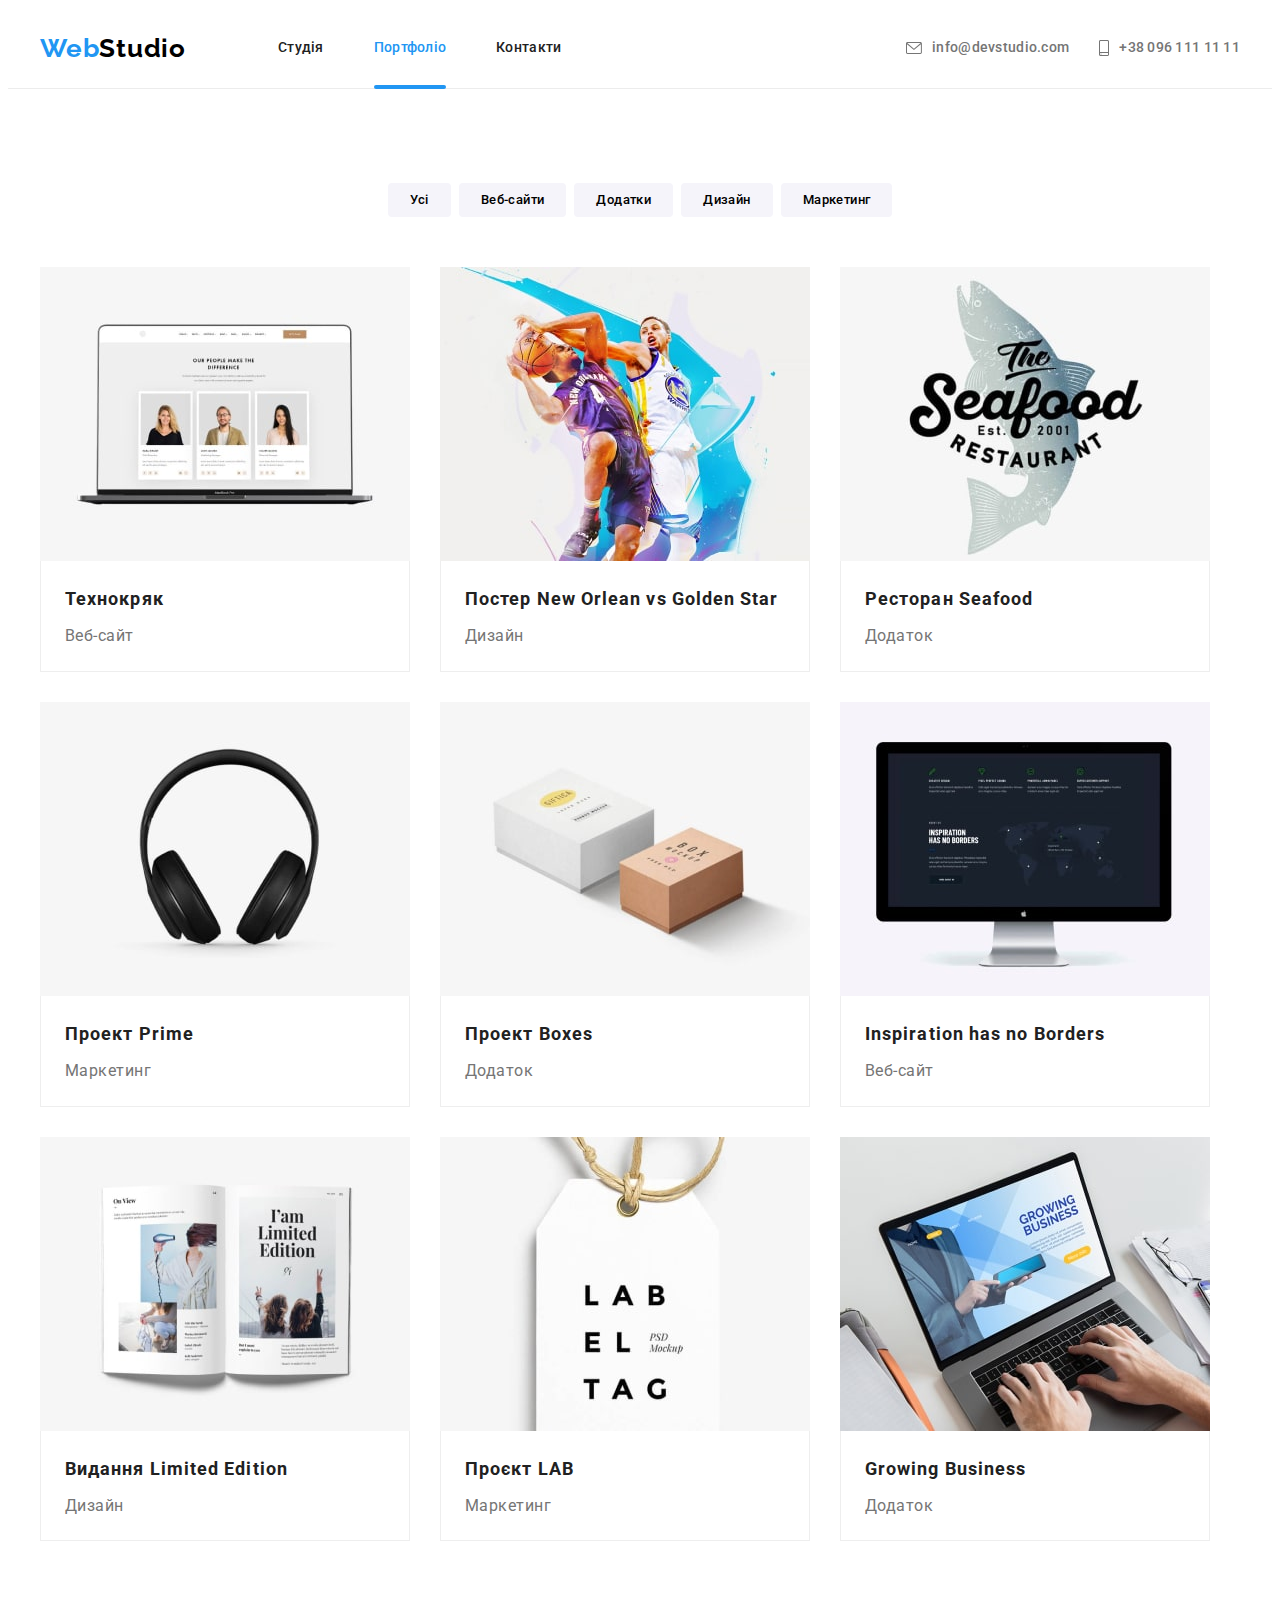
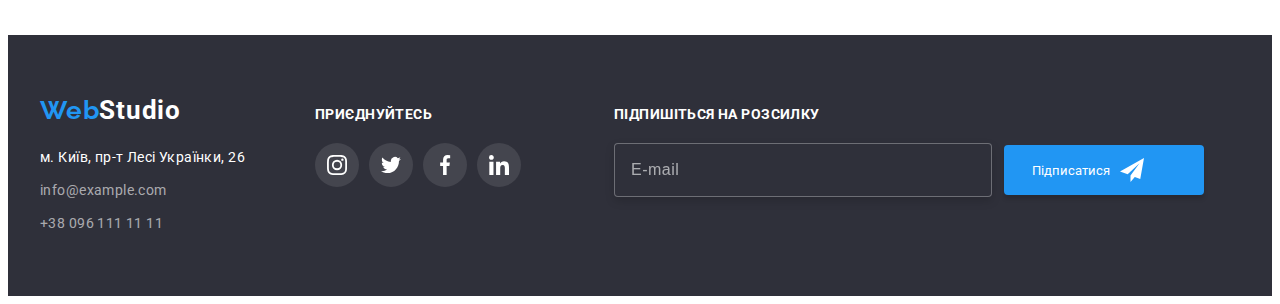
==== portfolio.html @ d6abff5e "scss" ====
<!DOCTYPE html>
<html lang="uk">
  <head>
    <meta charset="UTF-8" />
    <meta http-equiv="X-UA-Compatible" content="IE=edge" />
    <meta name="viewport" content="width=device-width, initial-scale=1.0" />
    <link rel="preconnect" href="https://fonts.googleapis.com" />
    <link rel="preconnect" href="https://fonts.gstatic.com" crossorigin />
    <link
      href="https://fonts.googleapis.com/css2?family=Raleway:wght@700&family=Roboto:wght@400;500;700;900&display=swap"
      rel="stylesheet"
    />
    <link
      rel="stylesheet"
      href="https://cdnjs.cloudflare.com/ajax/libs/modern-normalize/1.1.0/modern-normalize.min.css"
      integrity="sha512-wpPYUAdjBVSE4KJnH1VR1HeZfpl1ub8YT/NKx4PuQ5NmX2tKuGu6U/JRp5y+Y8XG2tV+wKQpNHVUX03MfMFn9Q=="
      crossorigin="anonymous"
      referrerpolicy="no-referrer"
    />
    <link rel="stylesheet" href="./css/styles.css" />
    <link rel="stylesheet" href="./css/main.min.css" />
    <title>Portfolio</title>
  </head>

  <body>
    <header class="header">
      <div class="container header-container">
        <div class="container-nav">
          <a href="./index.html" lang="en" class="logo link">
            <span class="logo-web">Web</span>Studio</a
          >
          <nav class="header-navigation">
            <ul class="header-list list">
              <li class="header-item">
                <a href="./index.html" class="header-link link"
                  >Студія
                </a>
              </li>
              <li class="header-item">
                <a href="./portfolio.html" class="header-link link active"
                  >Портфоліо</a
                >
              </li>
              <li class="header-item">
                <a href="#" class="header-link link">Контакти</a>
              </li>
            </ul>
          </nav>

          <ul class="header-contacts list">
            <li class="contacts-item">
              <a href="mailto:info@devstudio.com" class="header-mail link"
                ><svg class="contacts-icon" width="16" height="12">
                  <use href="./images/icons.svg#icon-envelope"></use>
                </svg>
                info@devstudio.com</a
              >
            </li>
            <li class="contacts-item">
              <a href="tel:+380961111111" class="header-tel link"
                ><svg class="contacts-icon" width="10" height="16">
                  <use href="./images/icons.svg#icon-smartphone"></use>
                </svg>
                +38 096 111 11 11</a
              >
            </li>
          </ul>
        </div>
      </div>
    </header>
    <main>
      <!--Section 1-->
      <section>
        <div class="container">
          <h1 class="visually-hidden">Портфоліо</h1>

          <ul class="main-btn-list list">
            <li>
              <button type="button" class="main-btn-item button link">
                Усі
              </button>
            </li>
            <li>
              <button type="button" class="main-btn-item button link">
                Веб-сайти
              </button>
            </li>
            <li>
              <button type="button" class="main-btn-item button link">
                Додатки
              </button>
            </li>
            <li>
              <button type="button" class="main-btn-item button link">
                Дизайн
              </button>
            </li>
            <li>
              <button type="button" class="main-btn-item button link">
                Маркетинг
              </button>
            </li>
          </ul>

          <ul class="project-list list">
            <li class="project-item">
              <a href="#" class="project-link link">
                <div class="project-wrap">
                  <img
                    src="./images/portfolio/img.jpeg"
                    alt="технокряк"
                    width="370"
                    height="294"
                  />
                  <p class="project-top-text">
                    Ресурс пропонує комплексні пропозиції з різним рівнем
                    функціоналу та сервісів. Все це дозволить відвідувачу
                    отримати вичерпні відомості про компанію чи приватну особу.
                  </p>
                </div>
                <div class="project-content">
                  <h2 class="project-title">Технокряк</h2>
                  <p class="project-text">Веб-сайт</p>
                </div>
              </a>
            </li>
            <li class="project-item">
              <a href="#" class="project-link link">
                <div class="project-wrap">
                  <img
                    src="./images/portfolio/basketball.jpeg"
                    alt="постер матчу"
                    width="370"
                    height="294"
                  />
                  <p class="project-top-text">
                    Ресурс пропонує комплексні пропозиції з різним рівнем
                    функціоналу та сервісів. Все це дозволить відвідувачу
                    отримати вичерпні відомості про компанію чи приватну особу.
                  </p>
                </div>
                <div class="project-content">
                  <h2 class="project-title">
                    Постер <span lang="en"> New Orlean vs Golden Star</span>
                  </h2>
                  <p class="project-text">Дизайн</p>
                </div>
              </a>
            </li>
            <li class="project-item">
              <a href="#" class="project-link link">
                <div class="project-wrap">
                  <img
                    src="./images/portfolio/seafood.jpeg"
                    alt="додаток ресторану"
                    width="370"
                    height="294"
                  />
                  <p class="project-top-text">
                    Ресурс пропонує комплексні пропозиції з різним рівнем
                    функціоналу та сервісів. Все це дозволить відвідувачу
                    отримати вичерпні відомості про компанію чи приватну особу.
                  </p>
                </div>
                <div class="project-content">
                  <h2 class="project-title">Ресторан Seafood</h2>
                  <p class="project-text">Додаток</p>
                </div>
              </a>
            </li>
            <li class="project-item">
              <a href="#" class="project-link link">
                <div class="project-wrap">
                  <img
                    src="./images/portfolio/headphones.jpeg"
                    alt="навушники"
                    width="370"
                    height="294"
                  />
                  <p class="project-top-text">
                    Ресурс пропонує комплексні пропозиції з різним рівнем
                    функціоналу та сервісів. Все це дозволить відвідувачу
                    отримати вичерпні відомості про компанію чи приватну особу.
                  </p>
                </div>
                <div class="project-content">
                  <h2 class="project-title">
                    Проeкт <span lang="en"> Prime</span>
                  </h2>
                  <p class="project-text">Маркетинг</p>
                </div>
              </a>
            </li>
            <li class="project-item">
              <a href="#" class="project-link link">
                <div class="project-wrap">
                  <img
                    src="./images/portfolio/boxes.jpeg"
                    alt="проект бокси"
                    width="370"
                    height="294"
                  />
                  <p class="project-top-text">
                    Ресурс пропонує комплексні пропозиції з різним рівнем
                    функціоналу та сервісів. Все це дозволить відвідувачу
                    отримати вичерпні відомості про компанію чи приватну особу.
                  </p>
                </div>
                <div class="project-content">
                  <h2 class="project-title">
                    Проект <span lang="en">Boxes</span>
                  </h2>
                  <p class="project-text">Додаток</p>
                </div>
              </a>
            </li>
            <li class="project-item">
              <a href="#" class="project-link link">
                <div class="project-wrap">
                  <img
                    src="./images/portfolio/monitor.jpeg"
                    alt="монітор"
                    width="370"
                    height="294"
                  />
                  <p class="project-top-text">
                    Ресурс пропонує комплексні пропозиції з різним рівнем
                    функціоналу та сервісів. Все це дозволить відвідувачу
                    отримати вичерпні відомості про компанію чи приватну особу.
                  </p>
                </div>
                <div class="project-content">
                  <h2 class="project-title" lang="en">
                    Inspiration has no Borders
                  </h2>
                  <p class="project-text">Веб-сайт</p>
                </div>
              </a>
            </li>
            <li class="project-item">
              <a href="#" class="project-link link">
                <div class="project-wrap">
                  <img
                    src="./images/portfolio/magazin.jpeg"
                    alt="журнал"
                    width="370"
                    height="294"
                  />
                  <p class="project-top-text">
                    Ресурс пропонує комплексні пропозиції з різним рівнем
                    функціоналу та сервісів. Все це дозволить відвідувачу
                    отримати вичерпні відомості про компанію чи приватну особу.
                  </p>
                </div>
                <div class="project-content">
                  <h2 class="project-title">
                    Видання <span lang="en">Limited Edition</span>
                  </h2>
                  <p class="project-text">Дизайн</p>
                </div>
              </a>
            </li>
            <li class="project-item">
              <a href="#" class="project-link link">
                <div class="project-wrap">
                  <img
                    src="./images/portfolio/tag.jpeg"
                    alt="проект лаб"
                    width="370"
                    height="294"
                  />
                  <p class="project-top-text">
                    Ресурс пропонує комплексні пропозиції з різним рівнем
                    функціоналу та сервісів. Все це дозволить відвідувачу
                    отримати вичерпні відомості про компанію чи приватну особу.
                  </p>
                </div>
                <div class="project-content">
                  <h2 class="project-title">Проєкт LAB</h2>
                  <p class="project-text">Маркетинг</p>
                </div>
              </a>
            </li>
            <li class="project-item">
              <a href="#" class="project-link link">
                <div class="project-wrap">
                  <img
                    src="./images/portfolio/growing.jpeg"
                    alt="додаток для бізнесу"
                    width="370"
                    height="294"
                  />
                  <p class="project-top-text">
                    Ресурс пропонує комплексні пропозиції з різним рівнем
                    функціоналу та сервісів. Все це дозволить відвідувачу
                    отримати вичерпні відомості про компанію чи приватну особу.
                  </p>
                </div>
                <div class="project-content">
                  <h2 class="project-title" lang="en">Growing Business</h2>
                  <p class="project-text">Додаток</p>
                </div>
              </a>
            </li>
          </ul>
        </div>
      </section>
    </main>
    <footer class="footer">
      <div class="container">
        <div class="footer-container">
          <div class="footer-list-content">
            <a href="./index.html" lang="en" class="footer-logo link">
              <span class="logo-web">Web</span>Studio</a
            >
            <address class="footer-address">
              <ul class="footer-list list">
                <li class="footer-item">
                  <a
                    href="https://www.google.com/maps/d/viewer?mid=10uSM3H-mIU3GznYo2szRIEphczw&hl=en_US&ll=50.42732700000001%2C30.538092&z=17"
                    target="_blank"
                    rel="nofollow noopener noreferrer"
                    class="footer-link-map link"
                    >м. Київ, пр-т Лесі Українки, 26</a
                  >
                </li>
                <li class="footer-item">
                  <a href="mailto:info@example.com" class="footer-mail link"
                    >info@example.com</a
                  >
                </li>
                <li class="footer-item">
                  <a href="+380961111111" class="footer-tel link"
                    >+38 096 111 11 11</a
                  >
                </li>
              </ul>
            </address>
          </div>
          <div class="social-container">
            <p class="social-title">приєднуйтесь</p>
            <ul class="social-list list">
              <li class="social-item">
                <a href="#" class="social-link">
                  <svg class="social-icon" width="20px" height="20px">
                    <use href="./images/icons.svg#icon-instagram"></use>
                  </svg>
                </a>
              </li>
              <li class="social-item">
                <a href="#" class="social-link">
                  <svg class="social-icon" width="20px" height="20px">
                    <use href="./images/icons.svg#icon-twitter"></use>
                  </svg>
                </a>
              </li>
              <li class="social-item">
                <a href="#" class="social-link">
                  <svg class="social-icon" width="20px" height="20px">
                    <use href="./images/icons.svg#icon-facebook"></use>
                  </svg>
                </a>
              </li>
              <li class="social-item">
                <a href="#" class="social-link">
                  <svg class="social-icon" width="20px" height="20px">
                    <use href="./images/icons.svg#icon-linkedin"></use>
                  </svg>
                </a>
              </li>
            </ul>
          </div>
          <div class="footer-subsription">
            <p class="subscription-title">Підпишіться на розсилку</p>
            <form class="subscription-form">
              <label for="E-mail" class="subscription-label">
                <input
                  type="email"
                  class="subscription-input"
                  name="email"
                  id="E-mail"
                  placeholder="E-mail"
                  required
                />
              </label>
              <button type="submit" class="subscription-btn button">
                Підписатися
                <svg class="subscription-icon" width="24px" height="24px">
                  <use href="./images/icons.svg#icon-send"></use>
                </svg>
              </button>
            </form>
          </div>
        </div>
      </div>
    </footer>
  </body>
</html>
---- css/main.min.css ----
p,h1,h2,h3,h4,h5,h6{margin:0}ul{margin:0;padding-left:0}img{display:block}.button{font-family:inherit;border:rgba(0,0,0,0);cursor:pointer}.visually-hidden{position:absolute;width:1px;height:1px;margin:-1px;border:0;padding:0;white-space:nowrap;-webkit-clip-path:inset(100%);clip-path:inset(100%);clip:rect(0 0 0 0);overflow:hidden}.list{list-style:none}.link{text-decoration:none}:root{--accent-color: #2196f3;--normal-color: #ffffff;--primary-color: #212121;--minor-color: #757575;--secondary-color: #f5f4fa;--secondary-font: "Raleway", sans-serif;--accent-text-color: #000000;--background-color: #2f303a;--main-btn-color: #188ce8;--ms-transition: 250ms;--transition-effect: cubic-bezier(0.4, 0, 0.2, 1)}.header-link.active::after{content:"";display:block;width:100%;height:4px;background-color:var(--accent-color);position:absolute;left:0;bottom:-1px;border-radius:2px}.backdrop{position:fixed;top:0;left:0;width:100%;height:100%;background-color:rgba(0,0,0,.2);transition:opacity 300ms var(--transition-effect),visibility 300ms var(--transition-effect)}.modal{width:528px;min-height:581px;background-color:var(--normal-color);box-shadow:0px 1px 3px rgba(0,0,0,.12),0px 1px 1px rgba(0,0,0,.14),0px 2px 1px rgba(0,0,0,.2);border-radius:4px;position:absolute;top:50%;left:50%;transform:translate(-50%, -50%) scaleY(1);transition:transform 300ms linear;padding:40px}.is-hidden{opacity:0;visibility:hidden;pointer-events:none}.backdrop .is-hidden .modal{transform:translate(-50%, -50%) scaleY(0)}.modal-title{font-weight:700;font-size:20px;line-height:1.15;text-align:center;letter-spacing:.03em;color:#212121;margin-bottom:12px}.modal-input{width:100%;height:40px;border:1px solid rgba(33,33,33,.2);border-radius:4px;padding-left:42px;outline:rgba(0,0,0,0);cursor:pointer;transition:border var(--ms-transition);transition-timing-function:var(--transition-effect)}.modal-input:hover,.modal-input:focus{border:1px solid var(--accent-color)}.modal-field{margin-bottom:10px}.modal-field-comment{margin-bottom:20px}.input-wrap{position:relative;margin-top:4px}.modal-input-icon{position:absolute;top:50%;transform:translateY(-50%);left:12px;transition:fill var(--ms-transition);transition-timing-function:var(--transition-effect)}.modal-input:hover+.modal-input-icon,.modal-input:focus+.modal-input-icon{fill:var(--accent-color)}.modal-input-comment{width:100%;height:120px;margin-bottom:20px;border:1px solid rgba(33,33,33,.2);border-radius:4px}.modal-input-comment::-moz-placeholder{font-size:12px;line-height:1.16;letter-spacing:.01em;color:rgba(117,117,117,.5)}.modal-input-comment:-ms-input-placeholder{font-size:12px;line-height:1.16;letter-spacing:.01em;color:rgba(117,117,117,.5)}.modal-input-comment::placeholder{font-size:12px;line-height:1.16;letter-spacing:.01em;color:rgba(117,117,117,.5)}.modal-label-comment{font-size:12px;line-height:1.16;letter-spacing:.01em;color:#757575;margin-bottom:4px}.modal-label-text{font-size:12px;line-height:1.16;margin-bottom:4px;letter-spacing:.01em;color:#757575}.modal-comment{width:100%;height:120px;border:1px solid rgba(33,33,33,.2);border-radius:4px;resize:none;padding:12px 16px;outline:rgba(0,0,0,0);cursor:pointer;display:block;margin-top:4px;transition:background-color var(--ms-transition);transition-timing-function:var(--transition-effect)}.modal-comment:focus,.modal-comment:hover{border:1px solid var(--accent-color)}.modal-comment::-moz-placeholder{font-size:12px;line-height:1.16;letter-spacing:.01em;color:rgba(117,117,117,.5)}.modal-comment:-ms-input-placeholder{font-size:12px;line-height:1.16;letter-spacing:.01em;color:rgba(117,117,117,.5)}.modal-comment::placeholder{font-size:12px;line-height:1.16;letter-spacing:.01em;color:rgba(117,117,117,.5)}.check-text{font-size:14px;line-height:1.7px;letter-spacing:.03em;color:#757575;display:flex;align-items:center;cursor:pointer;transition:border-color var(--ms-transition);transition-timing-function:var(--transition-effect)}.check-text span{fill:rgba(0,0,0,0);width:16px;height:15px;border:2px solid #212121;border-radius:2px;margin-right:8px;display:flex;align-items:center;justify-content:center;transition:border-color var(--ms-transition);transition-timing-function:var(--transition-effect)}.input-check:checked+.check-text span{background-color:var(--accent-color);border-color:rgba(0,0,0,0);fill:var(--normal-color)}.input-check:focus+.check-text span,.input-check:hover+.check-text span{border-color:var(--accent-color)}.modal-checkbox{display:flex;justify-content:center;align-items:center}.check-link{color:var(--accent-color);font-size:14px;line-height:1.7px;margin-left:5px;letter-spacing:.03em}body{font-family:"Roboto",sans-serif;background-color:var(--normal-color)}.container{width:1200px;padding-left:15px;padding-right:15px;margin:0 auto}section{padding-top:94px;padding-bottom:94px}.header-list{display:flex;gap:50px;font-weight:500;font-size:14px;line-height:1.14;letter-spacing:.02em;color:#212121}.contacts-item-icon{display:flex;align-items:center;justify-content:center}.contacts-icon{margin-right:10px;fill:currentColor}.contacts-icon:hover,.contacts-icon:focus{color:var(--accent-color)}.contacts-item{margin-left:30px}.contacts-item:first-child{margin-left:0}.header-contacts{display:flex;margin-left:auto}.header-tel{padding-top:32px;padding-bottom:32px;display:flex;align-items:center;justify-content:center}.header-navigation{width:281px}.header{border-bottom:1px solid #ececec}.header-link{font-weight:500;font-size:14px;line-height:1.14;padding-top:32px;padding-bottom:32px;letter-spacing:.02em;color:var(--primary-color);padding-top:32px;padding-bottom:32px;display:block;transition:color var(--ms-transition);transition-timing-function:var(--transition-effect);position:relative}.header-link.active{color:var(--accent-color)}.header-link .header-link:focus,.header-link .header-link:hover{color:var(--accent-color)}.header-mail{padding-top:32px;padding-bottom:32px;display:flex;align-items:center;justify-content:center}.header-tel,.header-mail{font-weight:500;font-size:14px;line-height:1.14;letter-spacing:.02em;color:var(--minor-color);transition:color var(--ms-transition);transition-timing-function:var(--transition-effect)}.header-tel:hover,.header-tel:hover,.header-tel:focus,.header-tel:focus,.header-mail:hover,.header-mail:hover,.header-mail:focus,.header-mail:focus{color:var(--accent-color)}.logo{font-family:var(--secondary-font);color:var(--accent-text-color);font-weight:700;font-size:26px;line-height:1.19;letter-spacing:.03em;width:145px;margin-right:93px}.logo-web{color:var(--accent-color);font-family:var(--secondary-font)}.container-nav{display:flex;align-items:center}.main-board{background-color:#c4c4c4;padding:200px 0 200px 0;text-align:center;background-image:linear-gradient(rgba(47, 48, 58, 0.4), rgba(47, 48, 58, 0.4)),url(../images/img-board.jpeg);background-repeat:no-repeat;background-position:center;background-size:cover;display:flex;align-items:center;max-width:1600px;margin:0 auto}.board-title{font-weight:900;font-size:44px;line-height:1.36;text-align:center;letter-spacing:.06em;text-transform:uppercase;color:var(--normal-color);max-width:696px;margin:0 auto;margin-bottom:30px;display:block}.features-list{display:flex;gap:30px}.features-item-icon{display:flex;align-items:center;justify-content:center;flex-direction:column;height:120px;background:var(--secondary-color);margin-bottom:30px;border-radius:4px}.features-bottom-title{font-weight:700;font-size:14px;line-height:1.14;letter-spacing:.03em;text-transform:uppercase;color:var(--primary-color);max-width:270px;margin-bottom:10px}.text-features{font-size:14px;line-height:1.71;letter-spacing:.03em;color:var(--minor-color);max-width:270px}.profile{padding-top:0}.profile-wrap{position:relative}.profile-top-title{position:absolute;bottom:0;left:0;text-transform:uppercase;font-weight:700;font-size:14px;line-height:1.15;text-align:center;letter-spacing:.03em;color:var(--normal-color);background-color:rgba(47,48,58,.8);padding:27px;width:100%}.profile-title{font-weight:700;font-size:36px;line-height:1.16;text-align:center;letter-spacing:.03em;color:var(--primary-color);margin-bottom:50px}.profile-list{display:flex;gap:30px}.team{background-color:var(--secondary-color)}.team-link-list{display:flex;justify-content:center;gap:10px}.team-link-item{display:flex;justify-content:center;gap:10px}.team-link{width:44px;height:44px;border-radius:50%;background-color:rgba(255,255,255,.1);display:flex;align-items:center;justify-content:center;outline:none;transition:background-color var(--ms-transition);transition-timing-function:var(--transition-effect)}.team-link:hover,.team-link:focus{background-color:var(--accent-color)}.team-link-icon{fill:#afb1b8;transition:fill var(--ms-transition);transition-timing-function:var(--transition-effect)}.team-link:hover .team-link-icon,.team-link:focus .team-link-icon{fill:var(--normal-color)}.team-title{font-weight:700;font-size:36px;line-height:1.16;text-align:center;letter-spacing:.03em;color:var(--primary-color);margin-bottom:50px}.team-list{display:flex;gap:30px}.team-list-item{width:270px;left:515px;top:1771px;background:var(--normal-color);box-shadow:0px 1px 3px rgba(0,0,0,.12),0px 1px 1px rgba(0,0,0,.14),0px 2px 1px rgba(0,0,0,.2);border-radius:0px 0px 4px 4px}.team-img{margin:0 auto}.team-content{padding-top:30px;padding-bottom:30px}.team-worker{font-weight:500;font-size:16px;line-height:1.18;text-align:center;letter-spacing:.03em;color:var(--primary-color);margin-bottom:10px}.team-text{font-size:16px;line-height:1.18;text-align:center;letter-spacing:.03em;color:var(--minor-color);margin-bottom:16px}.clients-title{font-weight:700;font-size:36px;line-height:1.16;text-align:center;letter-spacing:.03em;color:var(--primary-color);margin-bottom:50px}.clients-list{display:flex;gap:30px}.clients-logo{width:170px;height:92px;border:1px solid #afb1b8;border-radius:4px;display:flex;align-items:center;justify-content:center;outline:none;transition:fill var(--ms-transition),border-color var(--ms-transition);transition-timing-function:var(--transition-effect)}.clients-logo:hover,.clients-logo:focus{fill:var(--accent-color);border-color:var(--accent-color)}.clients-icon{fill:#afb1b8;transition:fill var(--ms-transition);transition-timing-function:var(--transition-effect)}.clients-logo:hover .clients-icon,.clients-logo:focus .clients-icon{fill:var(--accent-color)}.footer-logo{color:var(--normal-color);font-weight:700;font-size:26px;line-height:1.19;letter-spacing:.03em;margin-bottom:20px}.footer{background-color:var(--background-color);padding-top:60px;padding-bottom:60px}.footer-item:not(:first-child){margin-top:9px}.footer-link-map{font-style:normal;font-size:14px;line-height:1.71;letter-spacing:.03em;color:var(--normal-color);margin-bottom:9px}.footer-link-map:hover,.footer-link-map:focus{color:var(--accent-color)}.footer-mail,.footer-tel{font-style:normal;font-size:14px;line-height:1.71;letter-spacing:.03em;color:rgba(255,255,255,.6);transition:color var(--ms-transition);transition-timing-function:var(--transition-effect)}.footer-mail:hover,.footer-mail:focus,.footer-mail:hover,.footer-mail:focus,.footer-tel:hover,.footer-tel:focus,.footer-tel:hover,.footer-tel:focus{color:var(--accent-color)}.footer-address{margin-top:20px}.footer-subsription{display:flex;margin-left:93px;flex-direction:column;align-items:stretch}.subscription-title{font-weight:700;font-size:14px;line-height:1.14;letter-spacing:.03em;text-transform:uppercase;color:var(--normal-color);margin-bottom:20px}.subscription-input{color:#fff;background-color:var(--background-color);width:358px;height:50px;border:1px solid rgba(255,255,255,.3);filter:drop-shadow(0px 4px 4px rgba(0, 0, 0, 0.15));border-radius:4px;padding-left:16px}.subscription-input::-moz-placeholder{font-size:16px;line-height:1.25;display:flex;align-items:center;letter-spacing:.03em;color:rgba(255,255,255,.6)}.subscription-input:-ms-input-placeholder{font-size:16px;line-height:1.25;display:flex;align-items:center;letter-spacing:.03em;color:rgba(255,255,255,.6)}.subscription-input::placeholder{font-size:16px;line-height:1.25;display:flex;align-items:center;letter-spacing:.03em;color:rgba(255,255,255,.6)}.subscription-icon{margin-left:10px}.subscription-form{display:flex;align-items:center}.social-list{display:flex;gap:10px}.footer-container{display:flex;align-items:baseline}.social-link{width:44px;height:44px;border-radius:50%;background-color:rgba(255,255,255,.1);display:flex;align-items:center;justify-content:center;outline:none;transition:background-color var(--ms-transition);transition-timing-function:var(--transition-effect)}.social-link:hover,.social-link:focus{background-color:var(--accent-color)}.social-icon{fill:var(--normal-color)}.social-title{font-weight:700;font-size:14px;line-height:1.14;letter-spacing:.03em;text-transform:uppercase;color:#fff;margin-bottom:20px}.social-container{margin-left:70px}.main-btn{font-weight:700;line-height:1.87;text-align:center;font-size:16px;letter-spacing:.06em;color:var(--normal-color);background-color:var(--accent-color);box-shadow:0px 4px 4px rgba(0,0,0,.15);border-radius:4px;padding:10px 32px;transition:background-color var(--ms-transition);transition-timing-function:var(--transition-effect)}.main-btn:hover,.main-btn:focus{background-color:var(--main-btn-color)}.subscription-btn{font-family:inherit;background:var(--accent-color);box-shadow:0px 4px 4px rgba(0,0,0,.15);border-radius:4px;padding:10px 28px 10px 28px;margin-left:12px;height:50px;min-width:200px;color:var(--normal-color);display:flex;align-items:center}.modal-btn{position:absolute;right:8px;top:8px;width:30px;height:30px;background-color:var(--normal-color);border:1px solid rgba(0,0,0,.1);border-radius:50%;display:flex;align-items:center;justify-content:center;cursor:pointer;transition:background-color var(--ms-transition),fill var(--ms-transition),border-color var(--ms-transition);transition-timing-function:var(--transition-effect)}.modal-btn:hover,.modal-btn:focus{fill:var(--accent-color)}.modal-submit-btn{font-weight:700;font-size:16px;line-height:30px;background:var(--accent-color);align-items:center;text-align:center;letter-spacing:.06em;color:var(--normal-color);box-shadow:0px 4px 4px rgba(0,0,0,.15);border-radius:4px;transition:background-color var(--ms-transition);transition-timing-function:var(--transition-effect);padding:10px 52px;display:block;margin:0 auto;margin-top:30px}.modal-submit-btn:hover,.modal-submit-btn:focus{background-color:var(--main-btn-color)}.main-btn-list{display:flex;justify-content:center;margin:0 0 50px 0;gap:8px}.main-btn-item{font-weight:500;line-height:1.63;letter-spacing:.03em;color:inherit;background-color:var(--secondary-color);filter:none;padding:6px 22px;border-radius:4px;transition:color var(--ms-transition),background-color var(--ms-transition),box-shadow var(--ms-transition);transition-timing-function:var(--transition-effect)}.main-btn-item:hover,.main-btn-item:focus{color:var(--normal-color);cursor:pointer;background-color:var(--accent-color);box-shadow:0px 3px 1px rgba(0,0,0,.1),0px 1px 2px rgba(0,0,0,.08),0px 2px 2px rgba(0,0,0,.12)}.project-list{display:flex;flex-wrap:wrap;gap:30px;margin-top:34px}.project-wrap{position:relative;overflow:hidden}.project-top-text{position:absolute;top:0;left:0;font-size:18px;font-weight:400;line-height:1.6;color:var(--normal-color);background-color:rgba(33,150,243,.9);padding:63px 24px;height:100%;transform:translateY(100%);transition:transform var(--ms-transition);overflow:hidden}.project-link:hover .project-top-text,.project-link:focus .project-top-text{transform:translateY(0)}.project-title{font-style:normal;font-weight:700;font-size:18px;line-height:2;letter-spacing:.06em;color:var(--primary-color);margin-bottom:4px}.project-text{font-size:16px;line-height:1.87;letter-spacing:.03em;color:var(--minor-color)}.project-content{border:1px solid #eee;border-top:0;padding:20px 24px}.project-link{display:block;transition:box-shadow var(--ms-transition);transition-timing-function:var(--transition-effect)}.project-link:hover,.project-link:focus{box-shadow:0px 1px 1px rgba(0,0,0,.12),0px 4px 4px rgba(0,0,0,.06),1px 4px 6px rgba(0,0,0,.16)}/*# sourceMappingURL=main.min.css.map */
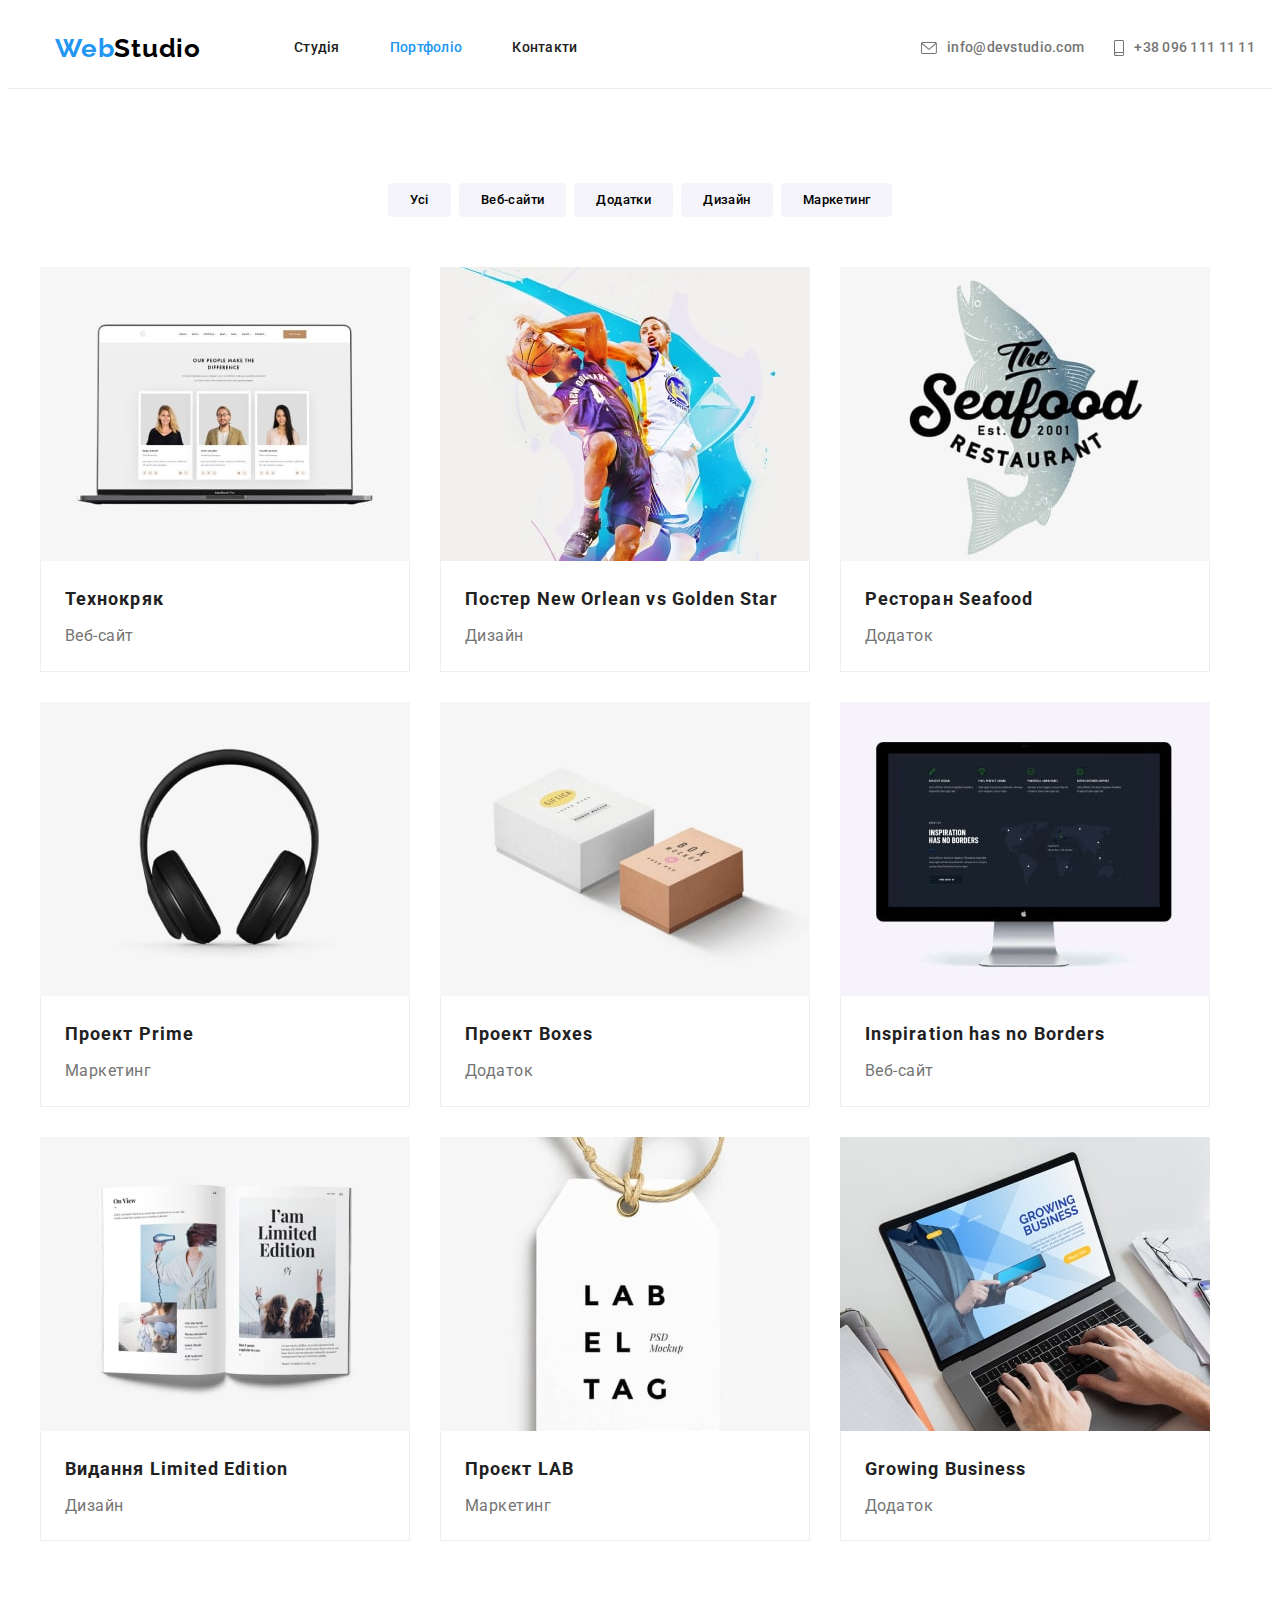
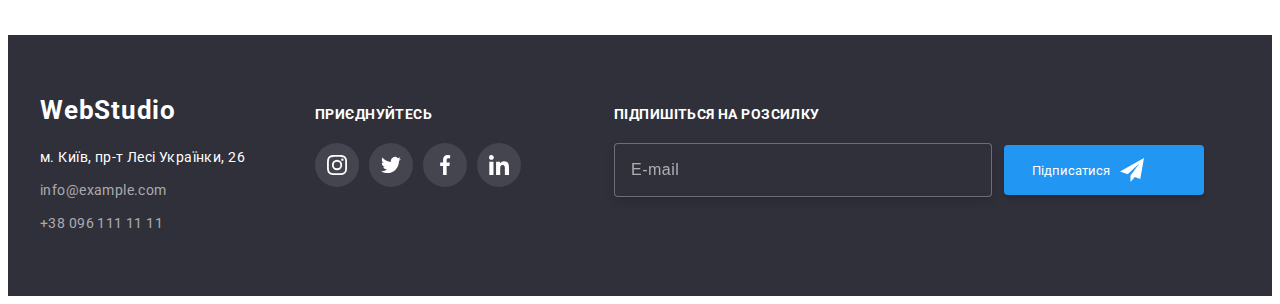
==== commit 92757af6: "scss" ====
--- a/portfolio.html
+++ b/portfolio.html
@@ -24,41 +24,41 @@
 
   <body>
     <header class="header">
-      <div class="container header-container">
-        <div class="container-nav">
+      <div class="header__container container">
+        <div class="header__navigation container">
           <a href="./index.html" lang="en" class="logo link">
-            <span class="logo-web">Web</span>Studio</a
+            <span class="header__web">Web</span>Studio</a
           >
-          <nav class="header-navigation">
-            <ul class="header-list list">
-              <li class="header-item">
-                <a href="./index.html" class="header-link link"
+          <nav class="navigation">
+            <ul class="navigation__list list">
+              <li class="navigation__item">
+                <a href="./index.html" class="navigation__link link"
                   >Студія
                 </a>
               </li>
-              <li class="header-item">
-                <a href="./portfolio.html" class="header-link link active"
+              <li class="navigation__item">
+                <a href="./portfolio.html" class="navigation__link active link "
                   >Портфоліо</a
                 >
               </li>
-              <li class="header-item">
-                <a href="#" class="header-link link">Контакти</a>
+              <li class="navigation__item">
+                <a href="#" class="navigation__link link">Контакти</a>
               </li>
             </ul>
           </nav>
 
-          <ul class="header-contacts list">
-            <li class="contacts-item">
-              <a href="mailto:info@devstudio.com" class="header-mail link"
-                ><svg class="contacts-icon" width="16" height="12">
+          <ul class="contacts list">
+            <li class="contacts__item">
+              <a href="mailto:info@devstudio.com" class="contacts__mail link"
+                ><svg class="contacts__icon" width="16" height="12">
                   <use href="./images/icons.svg#icon-envelope"></use>
                 </svg>
                 info@devstudio.com</a
               >
             </li>
-            <li class="contacts-item">
-              <a href="tel:+380961111111" class="header-tel link"
-                ><svg class="contacts-icon" width="10" height="16">
+            <li class="contacts__item">
+              <a href="tel:+380961111111" class="contacts__tel link"
+                ><svg class="contacts__icon" width="10" height="16">
                   <use href="./images/icons.svg#icon-smartphone"></use>
                 </svg>
                 +38 096 111 11 11</a
--- a/css/main.min.css
+++ b/css/main.min.css
@@ -1 +1 @@
-p,h1,h2,h3,h4,h5,h6{margin:0}ul{margin:0;padding-left:0}img{display:block}.button{font-family:inherit;border:rgba(0,0,0,0);cursor:pointer}.visually-hidden{position:absolute;width:1px;height:1px;margin:-1px;border:0;padding:0;white-space:nowrap;-webkit-clip-path:inset(100%);clip-path:inset(100%);clip:rect(0 0 0 0);overflow:hidden}.list{list-style:none}.link{text-decoration:none}:root{--accent-color: #2196f3;--normal-color: #ffffff;--primary-color: #212121;--minor-color: #757575;--secondary-color: #f5f4fa;--secondary-font: "Raleway", sans-serif;--accent-text-color: #000000;--background-color: #2f303a;--main-btn-color: #188ce8;--ms-transition: 250ms;--transition-effect: cubic-bezier(0.4, 0, 0.2, 1)}.header-link.active::after{content:"";display:block;width:100%;height:4px;background-color:var(--accent-color);position:absolute;left:0;bottom:-1px;border-radius:2px}.backdrop{position:fixed;top:0;left:0;width:100%;height:100%;background-color:rgba(0,0,0,.2);transition:opacity 300ms var(--transition-effect),visibility 300ms var(--transition-effect)}.modal{width:528px;min-height:581px;background-color:var(--normal-color);box-shadow:0px 1px 3px rgba(0,0,0,.12),0px 1px 1px rgba(0,0,0,.14),0px 2px 1px rgba(0,0,0,.2);border-radius:4px;position:absolute;top:50%;left:50%;transform:translate(-50%, -50%) scaleY(1);transition:transform 300ms linear;padding:40px}.is-hidden{opacity:0;visibility:hidden;pointer-events:none}.backdrop .is-hidden .modal{transform:translate(-50%, -50%) scaleY(0)}.modal-title{font-weight:700;font-size:20px;line-height:1.15;text-align:center;letter-spacing:.03em;color:#212121;margin-bottom:12px}.modal-input{width:100%;height:40px;border:1px solid rgba(33,33,33,.2);border-radius:4px;padding-left:42px;outline:rgba(0,0,0,0);cursor:pointer;transition:border var(--ms-transition);transition-timing-function:var(--transition-effect)}.modal-input:hover,.modal-input:focus{border:1px solid var(--accent-color)}.modal-field{margin-bottom:10px}.modal-field-comment{margin-bottom:20px}.input-wrap{position:relative;margin-top:4px}.modal-input-icon{position:absolute;top:50%;transform:translateY(-50%);left:12px;transition:fill var(--ms-transition);transition-timing-function:var(--transition-effect)}.modal-input:hover+.modal-input-icon,.modal-input:focus+.modal-input-icon{fill:var(--accent-color)}.modal-input-comment{width:100%;height:120px;margin-bottom:20px;border:1px solid rgba(33,33,33,.2);border-radius:4px}.modal-input-comment::-moz-placeholder{font-size:12px;line-height:1.16;letter-spacing:.01em;color:rgba(117,117,117,.5)}.modal-input-comment:-ms-input-placeholder{font-size:12px;line-height:1.16;letter-spacing:.01em;color:rgba(117,117,117,.5)}.modal-input-comment::placeholder{font-size:12px;line-height:1.16;letter-spacing:.01em;color:rgba(117,117,117,.5)}.modal-label-comment{font-size:12px;line-height:1.16;letter-spacing:.01em;color:#757575;margin-bottom:4px}.modal-label-text{font-size:12px;line-height:1.16;margin-bottom:4px;letter-spacing:.01em;color:#757575}.modal-comment{width:100%;height:120px;border:1px solid rgba(33,33,33,.2);border-radius:4px;resize:none;padding:12px 16px;outline:rgba(0,0,0,0);cursor:pointer;display:block;margin-top:4px;transition:background-color var(--ms-transition);transition-timing-function:var(--transition-effect)}.modal-comment:focus,.modal-comment:hover{border:1px solid var(--accent-color)}.modal-comment::-moz-placeholder{font-size:12px;line-height:1.16;letter-spacing:.01em;color:rgba(117,117,117,.5)}.modal-comment:-ms-input-placeholder{font-size:12px;line-height:1.16;letter-spacing:.01em;color:rgba(117,117,117,.5)}.modal-comment::placeholder{font-size:12px;line-height:1.16;letter-spacing:.01em;color:rgba(117,117,117,.5)}.check-text{font-size:14px;line-height:1.7px;letter-spacing:.03em;color:#757575;display:flex;align-items:center;cursor:pointer;transition:border-color var(--ms-transition);transition-timing-function:var(--transition-effect)}.check-text span{fill:rgba(0,0,0,0);width:16px;height:15px;border:2px solid #212121;border-radius:2px;margin-right:8px;display:flex;align-items:center;justify-content:center;transition:border-color var(--ms-transition);transition-timing-function:var(--transition-effect)}.input-check:checked+.check-text span{background-color:var(--accent-color);border-color:rgba(0,0,0,0);fill:var(--normal-color)}.input-check:focus+.check-text span,.input-check:hover+.check-text span{border-color:var(--accent-color)}.modal-checkbox{display:flex;justify-content:center;align-items:center}.check-link{color:var(--accent-color);font-size:14px;line-height:1.7px;margin-left:5px;letter-spacing:.03em}body{font-family:"Roboto",sans-serif;background-color:var(--normal-color)}.container{width:1200px;padding-left:15px;padding-right:15px;margin:0 auto}section{padding-top:94px;padding-bottom:94px}.header-list{display:flex;gap:50px;font-weight:500;font-size:14px;line-height:1.14;letter-spacing:.02em;color:#212121}.contacts-item-icon{display:flex;align-items:center;justify-content:center}.contacts-icon{margin-right:10px;fill:currentColor}.contacts-icon:hover,.contacts-icon:focus{color:var(--accent-color)}.contacts-item{margin-left:30px}.contacts-item:first-child{margin-left:0}.header-contacts{display:flex;margin-left:auto}.header-tel{padding-top:32px;padding-bottom:32px;display:flex;align-items:center;justify-content:center}.header-navigation{width:281px}.header{border-bottom:1px solid #ececec}.header-link{font-weight:500;font-size:14px;line-height:1.14;padding-top:32px;padding-bottom:32px;letter-spacing:.02em;color:var(--primary-color);padding-top:32px;padding-bottom:32px;display:block;transition:color var(--ms-transition);transition-timing-function:var(--transition-effect);position:relative}.header-link.active{color:var(--accent-color)}.header-link .header-link:focus,.header-link .header-link:hover{color:var(--accent-color)}.header-mail{padding-top:32px;padding-bottom:32px;display:flex;align-items:center;justify-content:center}.header-tel,.header-mail{font-weight:500;font-size:14px;line-height:1.14;letter-spacing:.02em;color:var(--minor-color);transition:color var(--ms-transition);transition-timing-function:var(--transition-effect)}.header-tel:hover,.header-tel:hover,.header-tel:focus,.header-tel:focus,.header-mail:hover,.header-mail:hover,.header-mail:focus,.header-mail:focus{color:var(--accent-color)}.logo{font-family:var(--secondary-font);color:var(--accent-text-color);font-weight:700;font-size:26px;line-height:1.19;letter-spacing:.03em;width:145px;margin-right:93px}.logo-web{color:var(--accent-color);font-family:var(--secondary-font)}.container-nav{display:flex;align-items:center}.main-board{background-color:#c4c4c4;padding:200px 0 200px 0;text-align:center;background-image:linear-gradient(rgba(47, 48, 58, 0.4), rgba(47, 48, 58, 0.4)),url(../images/img-board.jpeg);background-repeat:no-repeat;background-position:center;background-size:cover;display:flex;align-items:center;max-width:1600px;margin:0 auto}.board-title{font-weight:900;font-size:44px;line-height:1.36;text-align:center;letter-spacing:.06em;text-transform:uppercase;color:var(--normal-color);max-width:696px;margin:0 auto;margin-bottom:30px;display:block}.features-list{display:flex;gap:30px}.features-item-icon{display:flex;align-items:center;justify-content:center;flex-direction:column;height:120px;background:var(--secondary-color);margin-bottom:30px;border-radius:4px}.features-bottom-title{font-weight:700;font-size:14px;line-height:1.14;letter-spacing:.03em;text-transform:uppercase;color:var(--primary-color);max-width:270px;margin-bottom:10px}.text-features{font-size:14px;line-height:1.71;letter-spacing:.03em;color:var(--minor-color);max-width:270px}.profile{padding-top:0}.profile-wrap{position:relative}.profile-top-title{position:absolute;bottom:0;left:0;text-transform:uppercase;font-weight:700;font-size:14px;line-height:1.15;text-align:center;letter-spacing:.03em;color:var(--normal-color);background-color:rgba(47,48,58,.8);padding:27px;width:100%}.profile-title{font-weight:700;font-size:36px;line-height:1.16;text-align:center;letter-spacing:.03em;color:var(--primary-color);margin-bottom:50px}.profile-list{display:flex;gap:30px}.team{background-color:var(--secondary-color)}.team-link-list{display:flex;justify-content:center;gap:10px}.team-link-item{display:flex;justify-content:center;gap:10px}.team-link{width:44px;height:44px;border-radius:50%;background-color:rgba(255,255,255,.1);display:flex;align-items:center;justify-content:center;outline:none;transition:background-color var(--ms-transition);transition-timing-function:var(--transition-effect)}.team-link:hover,.team-link:focus{background-color:var(--accent-color)}.team-link-icon{fill:#afb1b8;transition:fill var(--ms-transition);transition-timing-function:var(--transition-effect)}.team-link:hover .team-link-icon,.team-link:focus .team-link-icon{fill:var(--normal-color)}.team-title{font-weight:700;font-size:36px;line-height:1.16;text-align:center;letter-spacing:.03em;color:var(--primary-color);margin-bottom:50px}.team-list{display:flex;gap:30px}.team-list-item{width:270px;left:515px;top:1771px;background:var(--normal-color);box-shadow:0px 1px 3px rgba(0,0,0,.12),0px 1px 1px rgba(0,0,0,.14),0px 2px 1px rgba(0,0,0,.2);border-radius:0px 0px 4px 4px}.team-img{margin:0 auto}.team-content{padding-top:30px;padding-bottom:30px}.team-worker{font-weight:500;font-size:16px;line-height:1.18;text-align:center;letter-spacing:.03em;color:var(--primary-color);margin-bottom:10px}.team-text{font-size:16px;line-height:1.18;text-align:center;letter-spacing:.03em;color:var(--minor-color);margin-bottom:16px}.clients-title{font-weight:700;font-size:36px;line-height:1.16;text-align:center;letter-spacing:.03em;color:var(--primary-color);margin-bottom:50px}.clients-list{display:flex;gap:30px}.clients-logo{width:170px;height:92px;border:1px solid #afb1b8;border-radius:4px;display:flex;align-items:center;justify-content:center;outline:none;transition:fill var(--ms-transition),border-color var(--ms-transition);transition-timing-function:var(--transition-effect)}.clients-logo:hover,.clients-logo:focus{fill:var(--accent-color);border-color:var(--accent-color)}.clients-icon{fill:#afb1b8;transition:fill var(--ms-transition);transition-timing-function:var(--transition-effect)}.clients-logo:hover .clients-icon,.clients-logo:focus .clients-icon{fill:var(--accent-color)}.footer-logo{color:var(--normal-color);font-weight:700;font-size:26px;line-height:1.19;letter-spacing:.03em;margin-bottom:20px}.footer{background-color:var(--background-color);padding-top:60px;padding-bottom:60px}.footer-item:not(:first-child){margin-top:9px}.footer-link-map{font-style:normal;font-size:14px;line-height:1.71;letter-spacing:.03em;color:var(--normal-color);margin-bottom:9px}.footer-link-map:hover,.footer-link-map:focus{color:var(--accent-color)}.footer-mail,.footer-tel{font-style:normal;font-size:14px;line-height:1.71;letter-spacing:.03em;color:rgba(255,255,255,.6);transition:color var(--ms-transition);transition-timing-function:var(--transition-effect)}.footer-mail:hover,.footer-mail:focus,.footer-mail:hover,.footer-mail:focus,.footer-tel:hover,.footer-tel:focus,.footer-tel:hover,.footer-tel:focus{color:var(--accent-color)}.footer-address{margin-top:20px}.footer-subsription{display:flex;margin-left:93px;flex-direction:column;align-items:stretch}.subscription-title{font-weight:700;font-size:14px;line-height:1.14;letter-spacing:.03em;text-transform:uppercase;color:var(--normal-color);margin-bottom:20px}.subscription-input{color:#fff;background-color:var(--background-color);width:358px;height:50px;border:1px solid rgba(255,255,255,.3);filter:drop-shadow(0px 4px 4px rgba(0, 0, 0, 0.15));border-radius:4px;padding-left:16px}.subscription-input::-moz-placeholder{font-size:16px;line-height:1.25;display:flex;align-items:center;letter-spacing:.03em;color:rgba(255,255,255,.6)}.subscription-input:-ms-input-placeholder{font-size:16px;line-height:1.25;display:flex;align-items:center;letter-spacing:.03em;color:rgba(255,255,255,.6)}.subscription-input::placeholder{font-size:16px;line-height:1.25;display:flex;align-items:center;letter-spacing:.03em;color:rgba(255,255,255,.6)}.subscription-icon{margin-left:10px}.subscription-form{display:flex;align-items:center}.social-list{display:flex;gap:10px}.footer-container{display:flex;align-items:baseline}.social-link{width:44px;height:44px;border-radius:50%;background-color:rgba(255,255,255,.1);display:flex;align-items:center;justify-content:center;outline:none;transition:background-color var(--ms-transition);transition-timing-function:var(--transition-effect)}.social-link:hover,.social-link:focus{background-color:var(--accent-color)}.social-icon{fill:var(--normal-color)}.social-title{font-weight:700;font-size:14px;line-height:1.14;letter-spacing:.03em;text-transform:uppercase;color:#fff;margin-bottom:20px}.social-container{margin-left:70px}.main-btn{font-weight:700;line-height:1.87;text-align:center;font-size:16px;letter-spacing:.06em;color:var(--normal-color);background-color:var(--accent-color);box-shadow:0px 4px 4px rgba(0,0,0,.15);border-radius:4px;padding:10px 32px;transition:background-color var(--ms-transition);transition-timing-function:var(--transition-effect)}.main-btn:hover,.main-btn:focus{background-color:var(--main-btn-color)}.subscription-btn{font-family:inherit;background:var(--accent-color);box-shadow:0px 4px 4px rgba(0,0,0,.15);border-radius:4px;padding:10px 28px 10px 28px;margin-left:12px;height:50px;min-width:200px;color:var(--normal-color);display:flex;align-items:center}.modal-btn{position:absolute;right:8px;top:8px;width:30px;height:30px;background-color:var(--normal-color);border:1px solid rgba(0,0,0,.1);border-radius:50%;display:flex;align-items:center;justify-content:center;cursor:pointer;transition:background-color var(--ms-transition),fill var(--ms-transition),border-color var(--ms-transition);transition-timing-function:var(--transition-effect)}.modal-btn:hover,.modal-btn:focus{fill:var(--accent-color)}.modal-submit-btn{font-weight:700;font-size:16px;line-height:30px;background:var(--accent-color);align-items:center;text-align:center;letter-spacing:.06em;color:var(--normal-color);box-shadow:0px 4px 4px rgba(0,0,0,.15);border-radius:4px;transition:background-color var(--ms-transition);transition-timing-function:var(--transition-effect);padding:10px 52px;display:block;margin:0 auto;margin-top:30px}.modal-submit-btn:hover,.modal-submit-btn:focus{background-color:var(--main-btn-color)}.main-btn-list{display:flex;justify-content:center;margin:0 0 50px 0;gap:8px}.main-btn-item{font-weight:500;line-height:1.63;letter-spacing:.03em;color:inherit;background-color:var(--secondary-color);filter:none;padding:6px 22px;border-radius:4px;transition:color var(--ms-transition),background-color var(--ms-transition),box-shadow var(--ms-transition);transition-timing-function:var(--transition-effect)}.main-btn-item:hover,.main-btn-item:focus{color:var(--normal-color);cursor:pointer;background-color:var(--accent-color);box-shadow:0px 3px 1px rgba(0,0,0,.1),0px 1px 2px rgba(0,0,0,.08),0px 2px 2px rgba(0,0,0,.12)}.project-list{display:flex;flex-wrap:wrap;gap:30px;margin-top:34px}.project-wrap{position:relative;overflow:hidden}.project-top-text{position:absolute;top:0;left:0;font-size:18px;font-weight:400;line-height:1.6;color:var(--normal-color);background-color:rgba(33,150,243,.9);padding:63px 24px;height:100%;transform:translateY(100%);transition:transform var(--ms-transition);overflow:hidden}.project-link:hover .project-top-text,.project-link:focus .project-top-text{transform:translateY(0)}.project-title{font-style:normal;font-weight:700;font-size:18px;line-height:2;letter-spacing:.06em;color:var(--primary-color);margin-bottom:4px}.project-text{font-size:16px;line-height:1.87;letter-spacing:.03em;color:var(--minor-color)}.project-content{border:1px solid #eee;border-top:0;padding:20px 24px}.project-link{display:block;transition:box-shadow var(--ms-transition);transition-timing-function:var(--transition-effect)}.project-link:hover,.project-link:focus{box-shadow:0px 1px 1px rgba(0,0,0,.12),0px 4px 4px rgba(0,0,0,.06),1px 4px 6px rgba(0,0,0,.16)}/*# sourceMappingURL=main.min.css.map */+p,h1,h2,h3,h4,h5,h6{margin:0}ul{margin:0;padding-left:0}img{display:block}.button{font-family:inherit;border:rgba(0,0,0,0);cursor:pointer}.visually-hidden{position:absolute;width:1px;height:1px;margin:-1px;border:0;padding:0;white-space:nowrap;-webkit-clip-path:inset(100%);clip-path:inset(100%);clip:rect(0 0 0 0);overflow:hidden}.list{list-style:none}.link{text-decoration:none}:root{--accent-color: #2196f3;--normal-color: #ffffff;--primary-color: #212121;--minor-color: #757575;--secondary-color: #f5f4fa;--secondary-font: "Raleway", sans-serif;--accent-text-color: #000000;--background-color: #2f303a;--main-btn-color: #188ce8;--ms-transition: 250ms;--transition-effect: cubic-bezier(0.4, 0, 0.2, 1)}.header-link.active::after{content:"";display:block;width:100%;height:4px;background-color:var(--accent-color);position:absolute;left:0;bottom:-1px;border-radius:2px}.backdrop{position:fixed;top:0;left:0;width:100%;height:100%;background-color:rgba(0,0,0,.2);transition:opacity 300ms var(--transition-effect),visibility 300ms var(--transition-effect)}.modal{width:528px;min-height:581px;background-color:var(--normal-color);box-shadow:0px 1px 3px rgba(0,0,0,.12),0px 1px 1px rgba(0,0,0,.14),0px 2px 1px rgba(0,0,0,.2);border-radius:4px;position:absolute;top:50%;left:50%;transform:translate(-50%, -50%) scaleY(1);transition:transform 300ms linear;padding:40px}.is-hidden{opacity:0;visibility:hidden;pointer-events:none}.backdrop .is-hidden .modal{transform:translate(-50%, -50%) scaleY(0)}.modal-title{font-weight:700;font-size:20px;line-height:1.15;text-align:center;letter-spacing:.03em;color:#212121;margin-bottom:12px}.modal-input{width:100%;height:40px;border:1px solid rgba(33,33,33,.2);border-radius:4px;padding-left:42px;outline:rgba(0,0,0,0);cursor:pointer;transition:border var(--ms-transition);transition-timing-function:var(--transition-effect)}.modal-input:hover,.modal-input:focus{border:1px solid var(--accent-color)}.modal-field{margin-bottom:10px}.modal-field-comment{margin-bottom:20px}.input-wrap{position:relative;margin-top:4px}.modal-input-icon{position:absolute;top:50%;transform:translateY(-50%);left:12px;transition:fill var(--ms-transition);transition-timing-function:var(--transition-effect)}.modal-input:hover+.modal-input-icon,.modal-input:focus+.modal-input-icon{fill:var(--accent-color)}.modal-input-comment{width:100%;height:120px;margin-bottom:20px;border:1px solid rgba(33,33,33,.2);border-radius:4px}.modal-input-comment::-moz-placeholder{font-size:12px;line-height:1.16;letter-spacing:.01em;color:rgba(117,117,117,.5)}.modal-input-comment:-ms-input-placeholder{font-size:12px;line-height:1.16;letter-spacing:.01em;color:rgba(117,117,117,.5)}.modal-input-comment::placeholder{font-size:12px;line-height:1.16;letter-spacing:.01em;color:rgba(117,117,117,.5)}.modal-label-comment{font-size:12px;line-height:1.16;letter-spacing:.01em;color:#757575;margin-bottom:4px}.modal-label-text{font-size:12px;line-height:1.16;margin-bottom:4px;letter-spacing:.01em;color:#757575}.modal-comment{width:100%;height:120px;border:1px solid rgba(33,33,33,.2);border-radius:4px;resize:none;padding:12px 16px;outline:rgba(0,0,0,0);cursor:pointer;display:block;margin-top:4px;transition:background-color var(--ms-transition);transition-timing-function:var(--transition-effect)}.modal-comment:focus,.modal-comment:hover{border:1px solid var(--accent-color)}.modal-comment::-moz-placeholder{font-size:12px;line-height:1.16;letter-spacing:.01em;color:rgba(117,117,117,.5)}.modal-comment:-ms-input-placeholder{font-size:12px;line-height:1.16;letter-spacing:.01em;color:rgba(117,117,117,.5)}.modal-comment::placeholder{font-size:12px;line-height:1.16;letter-spacing:.01em;color:rgba(117,117,117,.5)}.check-text{font-size:14px;line-height:1.7px;letter-spacing:.03em;color:#757575;display:flex;align-items:center;cursor:pointer;transition:border-color var(--ms-transition);transition-timing-function:var(--transition-effect)}.check-text span{fill:rgba(0,0,0,0);width:16px;height:15px;border:2px solid #212121;border-radius:2px;margin-right:8px;display:flex;align-items:center;justify-content:center;transition:border-color var(--ms-transition);transition-timing-function:var(--transition-effect)}.input-check:checked+.check-text span{background-color:var(--accent-color);border-color:rgba(0,0,0,0);fill:var(--normal-color)}.input-check:focus+.check-text span,.input-check:hover+.check-text span{border-color:var(--accent-color)}.modal-checkbox{display:flex;justify-content:center;align-items:center}.check-link{color:var(--accent-color);font-size:14px;line-height:1.7px;margin-left:5px;letter-spacing:.03em}body{font-family:"Roboto",sans-serif;background-color:var(--normal-color)}.container{width:1200px;padding-left:15px;padding-right:15px;margin:0 auto}section{padding-top:94px;padding-bottom:94px}.contacts__icon{margin-right:10px;fill:currentColor}.contacts__icon:hover,.contacts__icon:focus{color:var(--accent-color)}.contacts__item{margin-left:30px}.contacts__item:first-child{margin-left:0}.contacts{display:flex;margin-left:auto}.contacts__tel{padding-top:32px;padding-bottom:32px;display:flex;align-items:center;justify-content:center}.navigation{width:281px}.navigation__list{display:flex;gap:50px;font-weight:500;font-size:14px;line-height:1.14;letter-spacing:.02em;color:#212121}.header{border-bottom:1px solid #ececec}.navigation__link{font-weight:500;font-size:14px;line-height:1.14;padding-top:32px;padding-bottom:32px;letter-spacing:.02em;color:var(--primary-color);padding-top:32px;padding-bottom:32px;display:block;transition:color var(--ms-transition);transition-timing-function:var(--transition-effect);position:relative}.navigation__link.active{color:var(--accent-color)}.navigation__link:focus,.navigation__link:hover{color:var(--accent-color)}.contacts__mail{padding-top:32px;padding-bottom:32px;display:flex;align-items:center;justify-content:center}.contacts__tel,.contacts__mail{font-weight:500;font-size:14px;line-height:1.14;letter-spacing:.02em;color:var(--minor-color);transition:color var(--ms-transition);transition-timing-function:var(--transition-effect)}.contacts__tel:hover,.contacts__tel:hover,.contacts__tel:focus,.contacts__tel:focus,.contacts__mail:hover,.contacts__mail:hover,.contacts__mail:focus,.contacts__mail:focus{color:var(--accent-color)}.logo{font-family:var(--secondary-font);color:var(--accent-text-color);font-weight:700;font-size:26px;line-height:1.19;letter-spacing:.03em;margin-right:93px}.header__web{color:var(--accent-color);font-family:var(--secondary-font)}.header__navigation{display:flex;align-items:center}.main-board{background-color:#c4c4c4;padding:200px 0 200px 0;text-align:center;background-image:linear-gradient(rgba(47, 48, 58, 0.4), rgba(47, 48, 58, 0.4)),url(../images/img-board.jpeg);background-repeat:no-repeat;background-position:center;background-size:cover;display:flex;align-items:center;max-width:1600px;margin:0 auto}.board-title{font-weight:900;font-size:44px;line-height:1.36;text-align:center;letter-spacing:.06em;text-transform:uppercase;color:var(--normal-color);max-width:696px;margin:0 auto;margin-bottom:30px;display:block}.features-list{display:flex;gap:30px}.features-item-icon{display:flex;align-items:center;justify-content:center;flex-direction:column;height:120px;background:var(--secondary-color);margin-bottom:30px;border-radius:4px}.features-bottom-title{font-weight:700;font-size:14px;line-height:1.14;letter-spacing:.03em;text-transform:uppercase;color:var(--primary-color);max-width:270px;margin-bottom:10px}.text-features{font-size:14px;line-height:1.71;letter-spacing:.03em;color:var(--minor-color);max-width:270px}.profile__conteiner{padding-top:0}.profile__wrap{position:relative}.profile__top-title{position:absolute;bottom:0;left:0;text-transform:uppercase;font-weight:700;font-size:14px;line-height:1.15;text-align:center;letter-spacing:.03em;color:var(--normal-color);background-color:rgba(47,48,58,.8);padding:27px;width:100%}.profile__title{font-weight:700;font-size:36px;line-height:1.16;text-align:center;letter-spacing:.03em;color:var(--primary-color);margin-bottom:50px}.profile__list{display:flex;gap:30px}.team{background-color:var(--secondary-color)}.team-link-list{display:flex;justify-content:center;gap:10px}.team-link-item{display:flex;justify-content:center;gap:10px}.team-link{width:44px;height:44px;border-radius:50%;background-color:rgba(255,255,255,.1);display:flex;align-items:center;justify-content:center;outline:none;transition:background-color var(--ms-transition);transition-timing-function:var(--transition-effect)}.team-link:hover,.team-link:focus{background-color:var(--accent-color)}.team-link-icon{fill:#afb1b8;transition:fill var(--ms-transition);transition-timing-function:var(--transition-effect)}.team-link:hover .team-link-icon,.team-link:focus .team-link-icon{fill:var(--normal-color)}.team-title{font-weight:700;font-size:36px;line-height:1.16;text-align:center;letter-spacing:.03em;color:var(--primary-color);margin-bottom:50px}.team-list{display:flex;gap:30px}.team-list-item{width:270px;left:515px;top:1771px;background:var(--normal-color);box-shadow:0px 1px 3px rgba(0,0,0,.12),0px 1px 1px rgba(0,0,0,.14),0px 2px 1px rgba(0,0,0,.2);border-radius:0px 0px 4px 4px}.team-img{margin:0 auto}.team-content{padding-top:30px;padding-bottom:30px}.team-worker{font-weight:500;font-size:16px;line-height:1.18;text-align:center;letter-spacing:.03em;color:var(--primary-color);margin-bottom:10px}.team-text{font-size:16px;line-height:1.18;text-align:center;letter-spacing:.03em;color:var(--minor-color);margin-bottom:16px}.clients__title{font-weight:700;font-size:36px;line-height:1.16;text-align:center;letter-spacing:.03em;color:var(--primary-color);margin-bottom:50px}.clients__list{display:flex;gap:30px}.clients__logo{width:170px;height:92px;border:1px solid #afb1b8;border-radius:4px;display:flex;align-items:center;justify-content:center;outline:none;transition:fill var(--ms-transition),border-color var(--ms-transition);transition-timing-function:var(--transition-effect)}.clients__logo:hover,.clients__logo:focus{fill:var(--accent-color);border-color:var(--accent-color)}.clients__icon{fill:#afb1b8;transition:fill var(--ms-transition);transition-timing-function:var(--transition-effect)}.clients__logo:hover .clients__icon,.clients__logo:focus .clients__icon{fill:var(--accent-color)}.footer-logo{color:var(--normal-color);font-weight:700;font-size:26px;line-height:1.19;letter-spacing:.03em;margin-bottom:20px}.footer{background-color:var(--background-color);padding-top:60px;padding-bottom:60px}.footer-item:not(:first-child){margin-top:9px}.footer-link-map{font-style:normal;font-size:14px;line-height:1.71;letter-spacing:.03em;color:var(--normal-color);margin-bottom:9px}.footer-link-map:hover,.footer-link-map:focus{color:var(--accent-color)}.footer-mail,.footer-tel{font-style:normal;font-size:14px;line-height:1.71;letter-spacing:.03em;color:rgba(255,255,255,.6);transition:color var(--ms-transition);transition-timing-function:var(--transition-effect)}.footer-mail:hover,.footer-mail:focus,.footer-mail:hover,.footer-mail:focus,.footer-tel:hover,.footer-tel:focus,.footer-tel:hover,.footer-tel:focus{color:var(--accent-color)}.footer-address{margin-top:20px}.footer-subsription{display:flex;margin-left:93px;flex-direction:column;align-items:stretch}.subscription-title{font-weight:700;font-size:14px;line-height:1.14;letter-spacing:.03em;text-transform:uppercase;color:var(--normal-color);margin-bottom:20px}.subscription-input{color:#fff;background-color:var(--background-color);width:358px;height:50px;border:1px solid rgba(255,255,255,.3);filter:drop-shadow(0px 4px 4px rgba(0, 0, 0, 0.15));border-radius:4px;padding-left:16px}.subscription-input::-moz-placeholder{font-size:16px;line-height:1.25;display:flex;align-items:center;letter-spacing:.03em;color:rgba(255,255,255,.6)}.subscription-input:-ms-input-placeholder{font-size:16px;line-height:1.25;display:flex;align-items:center;letter-spacing:.03em;color:rgba(255,255,255,.6)}.subscription-input::placeholder{font-size:16px;line-height:1.25;display:flex;align-items:center;letter-spacing:.03em;color:rgba(255,255,255,.6)}.subscription-icon{margin-left:10px}.subscription-form{display:flex;align-items:center}.social-list{display:flex;gap:10px}.footer-container{display:flex;align-items:baseline}.social-link{width:44px;height:44px;border-radius:50%;background-color:rgba(255,255,255,.1);display:flex;align-items:center;justify-content:center;outline:none;transition:background-color var(--ms-transition);transition-timing-function:var(--transition-effect)}.social-link:hover,.social-link:focus{background-color:var(--accent-color)}.social-icon{fill:var(--normal-color)}.social-title{font-weight:700;font-size:14px;line-height:1.14;letter-spacing:.03em;text-transform:uppercase;color:#fff;margin-bottom:20px}.social-container{margin-left:70px}.main-btn{font-weight:700;line-height:1.87;text-align:center;font-size:16px;letter-spacing:.06em;color:var(--normal-color);background-color:var(--accent-color);box-shadow:0px 4px 4px rgba(0,0,0,.15);border-radius:4px;padding:10px 32px;transition:background-color var(--ms-transition);transition-timing-function:var(--transition-effect)}.main-btn:hover,.main-btn:focus{background-color:var(--main-btn-color)}.subscription-btn{font-family:inherit;background:var(--accent-color);box-shadow:0px 4px 4px rgba(0,0,0,.15);border-radius:4px;padding:10px 28px 10px 28px;margin-left:12px;height:50px;min-width:200px;color:var(--normal-color);display:flex;align-items:center}.modal-btn{position:absolute;right:8px;top:8px;width:30px;height:30px;background-color:var(--normal-color);border:1px solid rgba(0,0,0,.1);border-radius:50%;display:flex;align-items:center;justify-content:center;cursor:pointer;transition:background-color var(--ms-transition),fill var(--ms-transition),border-color var(--ms-transition);transition-timing-function:var(--transition-effect)}.modal-btn:hover,.modal-btn:focus{fill:var(--accent-color)}.modal-submit-btn{font-weight:700;font-size:16px;line-height:30px;background:var(--accent-color);align-items:center;text-align:center;letter-spacing:.06em;color:var(--normal-color);box-shadow:0px 4px 4px rgba(0,0,0,.15);border-radius:4px;transition:background-color var(--ms-transition);transition-timing-function:var(--transition-effect);padding:10px 52px;display:block;margin:0 auto;margin-top:30px}.modal-submit-btn:hover,.modal-submit-btn:focus{background-color:var(--main-btn-color)}.main-btn-list{display:flex;justify-content:center;margin:0 0 50px 0;gap:8px}.main-btn-item{font-weight:500;line-height:1.63;letter-spacing:.03em;color:inherit;background-color:var(--secondary-color);filter:none;padding:6px 22px;border-radius:4px;transition:color var(--ms-transition),background-color var(--ms-transition),box-shadow var(--ms-transition);transition-timing-function:var(--transition-effect)}.main-btn-item:hover,.main-btn-item:focus{color:var(--normal-color);cursor:pointer;background-color:var(--accent-color);box-shadow:0px 3px 1px rgba(0,0,0,.1),0px 1px 2px rgba(0,0,0,.08),0px 2px 2px rgba(0,0,0,.12)}.project-list{display:flex;flex-wrap:wrap;gap:30px;margin-top:34px}.project-wrap{position:relative;overflow:hidden}.project-top-text{position:absolute;top:0;left:0;font-size:18px;font-weight:400;line-height:1.6;color:var(--normal-color);background-color:rgba(33,150,243,.9);padding:63px 24px;height:100%;transform:translateY(100%);transition:transform var(--ms-transition);overflow:hidden}.project-link:hover .project-top-text,.project-link:focus .project-top-text{transform:translateY(0)}.project-title{font-style:normal;font-weight:700;font-size:18px;line-height:2;letter-spacing:.06em;color:var(--primary-color);margin-bottom:4px}.project-text{font-size:16px;line-height:1.87;letter-spacing:.03em;color:var(--minor-color)}.project-content{border:1px solid #eee;border-top:0;padding:20px 24px}.project-link{display:block;transition:box-shadow var(--ms-transition);transition-timing-function:var(--transition-effect)}.project-link:hover,.project-link:focus{box-shadow:0px 1px 1px rgba(0,0,0,.12),0px 4px 4px rgba(0,0,0,.06),1px 4px 6px rgba(0,0,0,.16)}/*# sourceMappingURL=main.min.css.map */